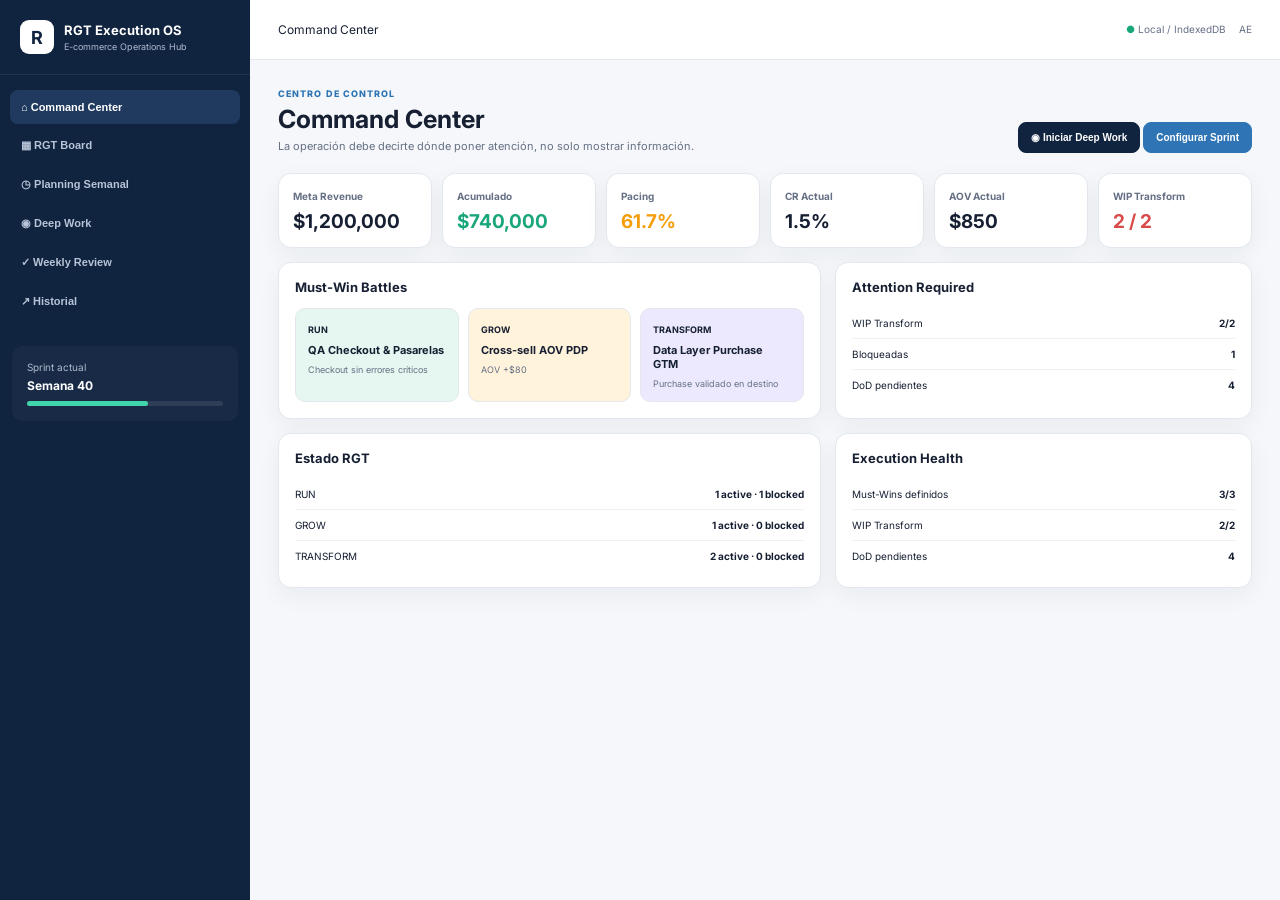
==== index.html @ c5ae26c5 "Add files via upload" ====
<!doctype html><html lang="es"><head><meta charset="utf-8"><meta name="viewport" content="width=device-width,initial-scale=1"><meta name="theme-color" content="#10233F"><title>RGT Execution OS</title><link rel="stylesheet" href="css/app.css"></head><body>
<div class="shell"><aside id="sidebar"><div class="brand"><b>R</b><div><strong>RGT Execution OS</strong><small>E-commerce Operations Hub</small></div></div>
<nav><button data-view="dashboard">⌂ Command Center</button><button data-view="board">▦ RGT Board</button><button data-view="planning">◷ Planning Semanal</button><button data-view="deep-work">◉ Deep Work</button><button data-view="review">✓ Weekly Review</button><button data-view="history">↗ Historial</button></nav>
<footer><small>Sprint actual</small><strong id="sprint">—</strong><div class="bar"><i id="progress"></i></div></footer></aside>
<main><header><button id="menu">☰</button><span id="crumb">Command Center</span><span class="connection">● Local / IndexedDB　 AE</span></header><section id="view"></section></main></div>
<script type="module" src="js/app.js"></script></body></html>
---- css/app.css ----
@import url('https://fonts.googleapis.com/css2?family=Inter:wght@400;500;600;700;800&family=JetBrains+Mono:wght@500;600&display=swap');
:root{--navy:#10233F;--ink:#172033;--muted:#667085;--line:#E3E8EF;--bg:#F5F7FA;--run:#18A67A;--grow:#F59E0B;--tr:#6757D9;--danger:#D94A4A;--shadow:0 8px 25px #10233f0d}*{box-sizing:border-box}body{margin:0;background:var(--bg);color:var(--ink);font:12px Inter,system-ui}.shell{min-height:100vh;display:flex}aside{width:250px;position:fixed;inset:0 auto 0 0;background:var(--navy);color:#fff;display:flex;flex-direction:column}.brand{padding:20px;display:flex;gap:10px;border-bottom:1px solid #ffffff12;align-items:center}.brand b{background:white;color:var(--navy);width:34px;height:34px;border-radius:9px;display:grid;place-items:center;font-size:18px}.brand strong,.brand small{display:block}.brand strong{font-size:13px}.brand small{font-size:9px;color:#aebbd0;margin-top:3px}nav{padding:15px 10px;display:grid;gap:4px}nav button{border:0;background:transparent;color:#b8c4d7;text-align:left;padding:11px;border-radius:8px;font-weight:600;font-size:11px}nav button:hover,nav button.active{background:#203a5f;color:#fff}footer{margin-top:auto;padding:15px;background:#ffffff08;margin:12px;border-radius:10px}footer small{color:#aebbd0;display:block}footer strong{display:block;margin:5px 0 8px}.bar{height:5px;background:#ffffff18;border-radius:10px}.bar i{display:block;height:100%;width:0;background:#42d4aa;border-radius:10px}main{margin-left:250px;flex:1;min-width:0}header{height:60px;background:#fff;border-bottom:1px solid var(--line);display:flex;align-items:center;justify-content:space-between;padding:0 28px;position:sticky;top:0;z-index:5}header button{display:none;border:0;background:none}.connection{color:var(--muted);font-size:10px}.connection:first-letter{color:var(--run)}#view{padding:28px;max-width:1500px;margin:auto}.head{display:flex;justify-content:space-between;gap:20px;align-items:end;margin-bottom:20px}.eyebrow{font-size:9px;color:#2f75b5;font-weight:800;text-transform:uppercase;letter-spacing:.12em}.head h1{font-size:25px;margin:5px 0}.sub{color:var(--muted);font-size:11px}.btn{border:1px solid var(--line);background:white;border-radius:8px;padding:9px 12px;font-size:10px;font-weight:700}.primary{background:#2f75b5;color:white;border-color:#2f75b5}.dark{background:var(--navy);color:white;border-color:var(--navy)}.kpis{display:grid;grid-template-columns:repeat(6,1fr);gap:10px;margin-bottom:14px}.kpi,.panel{background:#fff;border:1px solid var(--line);border-radius:13px;box-shadow:var(--shadow)}.kpi{padding:14px}.kpi small{color:var(--muted);font-weight:700}.kpi strong{display:block;font-size:19px;margin-top:7px}.good strong{color:var(--run)}.warn strong{color:var(--grow)}.alert strong{color:var(--danger)}.grid2{display:grid;grid-template-columns:1.3fr 1fr;gap:14px}.grid3{display:grid;grid-template-columns:repeat(3,1fr);gap:12px}.panel{padding:16px}.panel h2{font-size:13px;margin:0 0 13px}.battles{display:grid;grid-template-columns:repeat(3,1fr);gap:9px}.battle{padding:12px;border-radius:10px;border:1px solid var(--line)}.battle.run{background:#e5f7f0}.battle.grow{background:#fff3dc}.battle.transform{background:#ece9ff}.battle b{font-size:9px}.battle h3{font-size:11px;margin:7px 0}.battle p{font-size:9px;color:var(--muted);margin:0}.row{display:flex;justify-content:space-between;padding:9px 0;border-bottom:1px solid #eef1f5;font-size:10px}.row:last-child{border:0}.status{font-size:8px;font-weight:800;border-radius:99px;padding:4px 7px;background:#eef2f6}.active{background:#e5f7f0;color:#167c60}.blocked{background:#fceaea;color:#a73535}.ready{background:#edf4fc;color:#2a6294}.board{display:grid;grid-template-columns:repeat(3,1fr);gap:12px}.colhead{padding:11px;border-radius:11px 11px 0 0;font-weight:800}.run{background:#e5f7f0}.grow{background:#fff3dc}.transform{background:#ece9ff}.stack{background:#eef2f6;padding:8px;min-height:400px;border-radius:0 0 11px 11px}.card{background:white;border:1px solid var(--line);border-radius:9px;padding:10px;margin-bottom:7px}.card:last-child{margin:0}.card-id{font:8px "JetBrains Mono";color:#8993a2}.card h3{font-size:10px;margin:6px 0}.card p{font-size:9px;color:var(--muted);line-height:1.4;margin:0 0 8px}.cardfoot{display:flex;justify-content:space-between;font-size:8px;color:var(--muted)}table{width:100%;border-collapse:collapse}th,td{text-align:left;padding:10px;border-bottom:1px solid #eef1f5;font-size:10px}th{font-size:8px;color:var(--muted);text-transform:uppercase}.callout{margin-top:14px;padding:12px;border-radius:9px;background:#eef6fd;color:#3b5f7d;font-size:10px;line-height:1.5}.timer{text-align:center;padding:30px}.timer strong{display:block;font:700 48px "JetBrains Mono";margin:25px}.formgrid{display:grid;grid-template-columns:1fr 1fr;gap:10px}.field{display:grid;gap:5px}.field label{font-size:9px;font-weight:700}.field input,.field textarea{border:1px solid var(--line);border-radius:7px;padding:9px;background:#fff}.field.full{grid-column:1/-1}
@media(max-width:1100px){.kpis{grid-template-columns:repeat(3,1fr)}.grid2{grid-template-columns:1fr}}@media(max-width:800px){aside{transform:translateX(-100%);transition:.2s}aside.open{transform:none}main{margin:0}header button{display:block}.connection{display:none}#view{padding:18px 14px}.head{align-items:start;flex-direction:column}.kpis,.battles,.board,.grid3,.formgrid{grid-template-columns:1fr}}
.wip-chip{display:inline-block;padding:9px 11px;border:1px solid var(--line);background:#fff;border-radius:8px;color:var(--muted);font-size:9px}.wip-chip b{color:var(--tr);margin-left:4px}.wip-chip.wip-full{background:#fceaea;color:var(--danger);border-color:#f1c4c4}.wip-chip.wip-full b{color:var(--danger)}.board-help{padding:11px 13px;background:#fff;border:1px solid var(--line);border-radius:9px;margin-bottom:12px;color:var(--muted);font-size:9px}.stack.drag-over{outline:2px dashed #2f75b5;outline-offset:-3px;background:#eaf4fc}.empty-drop{min-height:80px;display:grid;place-items:center;color:#9aa5b5;font-size:9px;border:1px dashed #ccd4df;border-radius:8px}.card-top{display:flex;justify-content:space-between;align-items:center}.card-actions{margin-top:9px;padding-top:8px;border-top:1px solid #eef1f5}.card-actions label{display:flex;align-items:center;justify-content:space-between;color:var(--muted);font-size:8px;font-weight:700}.status-select{border:1px solid var(--line);border-radius:6px;padding:5px 7px;background:#fff;font-size:8px}.status.in-progress{background:#e5f7f0;color:#167c60}.status.backlog{background:#f0f2f5;color:#596273}.status.done{background:#e2f4e9;color:#26764d}.status.cancelled{background:#eceef2;color:#687386}.status.blocked{background:#fceaea;color:#a73535}.status.ready{background:#edf4fc;color:#2a6294}.status.dragging{opacity:.4}.toast{position:fixed;right:22px;bottom:22px;max-width:360px;padding:12px 15px;border-radius:9px;background:var(--navy);color:white;box-shadow:0 12px 30px #10233f33;font-size:10px;font-weight:600;z-index:99}.toast.error{background:#a73535}.toast.success{background:#167c60}.toast.info{background:#2f5f8c}
.card-open{border:0;background:none;color:#2f75b5;font-size:8px;font-weight:800;padding:0;cursor:pointer}.modal-backdrop{position:fixed;inset:0;background:#0c1b2bcc;z-index:100;display:grid;place-items:center;padding:20px}.modal{background:#fff;border-radius:15px;max-width:1100px;width:100%;max-height:92vh;overflow:auto;box-shadow:0 25px 80px #0005}.modal-head{padding:18px 20px;border-bottom:1px solid var(--line);display:flex;justify-content:space-between}.modal-head h2{margin:4px 0 8px;font-size:18px}.icon-btn{border:0;background:#f2f4f7;border-radius:8px;width:30px;height:30px;font-size:20px}.modal-grid{display:grid;grid-template-columns:1fr 290px;gap:0}.modal-grid>section{padding:18px 20px}.gate-panel{border-left:1px solid var(--line);background:#fafbfc;padding:18px}.tabs{display:flex;align-items:center;gap:12px;border-bottom:1px solid var(--line);margin-bottom:14px}.tab{border:0;background:none;padding:8px 0;border-bottom:2px solid #2f75b5;font-size:10px;font-weight:800}.tab-note{font-size:8px;color:var(--muted)}.gate{display:flex;justify-content:space-between;gap:10px;padding:10px;border-radius:8px;margin-top:12px;font-size:9px}.gate.pass{background:#e5f7f0;color:#167c60}.gate.fail{background:#fff3dc;color:#8a5b00}.gate-panel ul{margin:8px 0 14px;padding-left:18px;color:var(--muted);font-size:9px;line-height:1.6}.gate-meta{font-size:8px;color:var(--muted)}.subpanel{border-top:1px solid var(--line);margin-top:15px;padding-top:14px}.subpanel h3{font-size:10px;margin:0 0 8px}.check-row{display:flex;gap:8px;padding:7px 0;font-size:9px;border-bottom:1px solid #f0f2f5}.check-row input{accent-color:#2f75b5}.inline-add{display:flex;gap:7px;margin-top:8px}.inline-add input{flex:1;border:1px solid var(--line);border-radius:7px;padding:8px;font-size:9px}.evidence-row{display:flex;gap:10px;padding:7px 0;border-bottom:1px solid #f0f2f5;font-size:9px}.evidence-row a{color:#2f75b5;overflow:hidden;text-overflow:ellipsis}.modal-actions{display:flex;gap:7px;flex-wrap:wrap;margin-top:16px}.danger-btn{color:#a73535;border-color:#efcccc}@media(max-width:800px){.modal-grid{grid-template-columns:1fr}.gate-panel{border-left:0;border-top:1px solid var(--line)}.modal{max-height:96vh}.modal-grid>section{padding:14px}.modal-actions .btn{flex:1}}
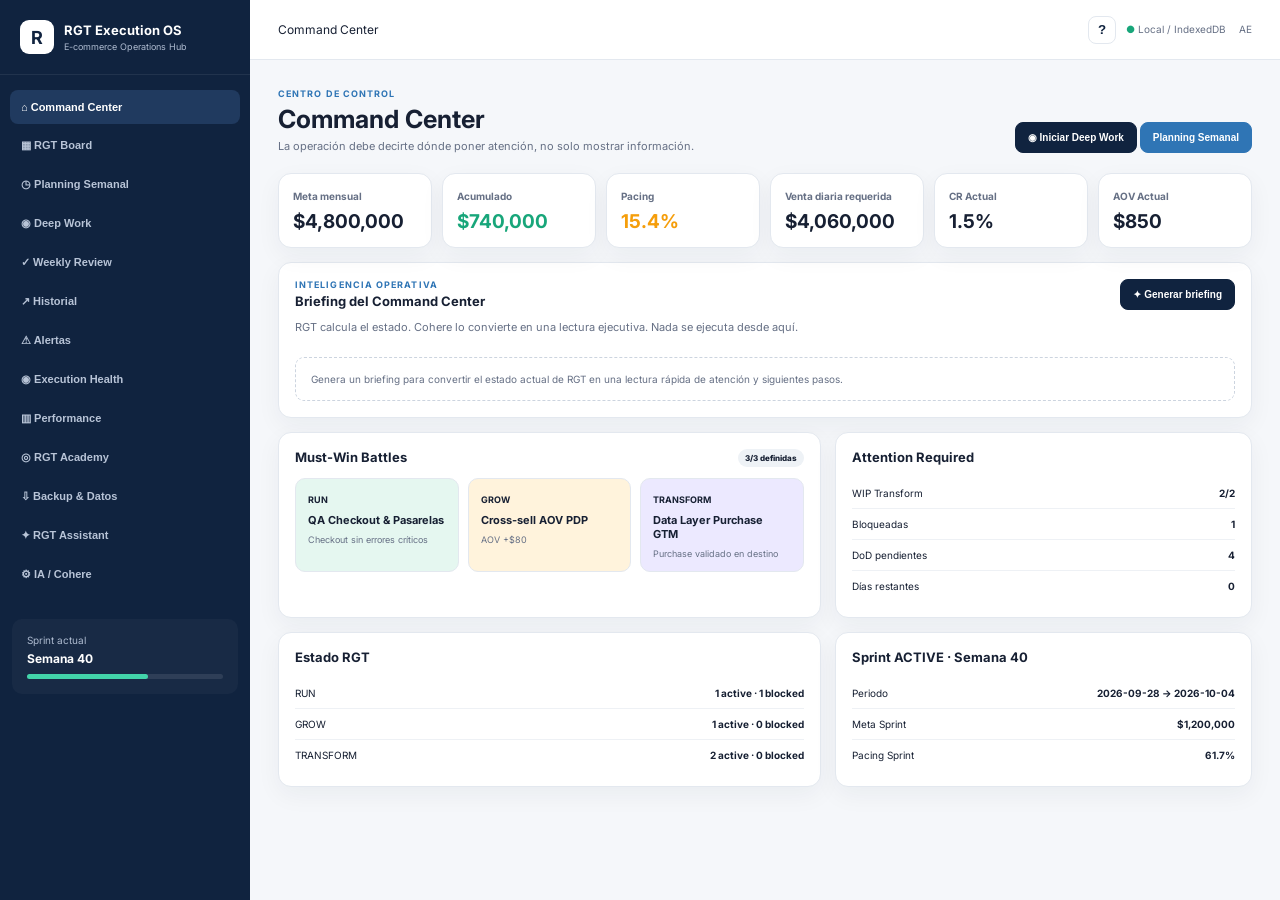
==== commit f09d9913: "Add files via upload" ====
--- a/index.html
+++ b/index.html
@@ -1,6 +1,6 @@
 <!doctype html><html lang="es"><head><meta charset="utf-8"><meta name="viewport" content="width=device-width,initial-scale=1"><meta name="theme-color" content="#10233F"><title>RGT Execution OS</title><link rel="stylesheet" href="css/app.css"></head><body>
 <div class="shell"><aside id="sidebar"><div class="brand"><b>R</b><div><strong>RGT Execution OS</strong><small>E-commerce Operations Hub</small></div></div>
-<nav><button data-view="dashboard">⌂ Command Center</button><button data-view="board">▦ RGT Board</button><button data-view="planning">◷ Planning Semanal</button><button data-view="deep-work">◉ Deep Work</button><button data-view="review">✓ Weekly Review</button><button data-view="history">↗ Historial</button></nav>
+<nav><button data-view="dashboard">⌂ Command Center</button><button data-view="board">▦ RGT Board</button><button data-view="planning">◷ Planning Semanal</button><button data-view="deep-work">◉ Deep Work</button><button data-view="review">✓ Weekly Review</button><button data-view="history">↗ Historial</button><button data-view="alerts">⚠ Alertas</button><button data-view="execution-health">◉ Execution Health</button><button data-view="performance">▥ Performance</button><button data-view="academy">◎ RGT Academy</button><button data-view="backup">⇩ Backup & Datos</button><button data-view="assistant">✦ RGT Assistant</button><button data-view="ai-settings">⚙ IA / Cohere</button></nav>
 <footer><small>Sprint actual</small><strong id="sprint">—</strong><div class="bar"><i id="progress"></i></div></footer></aside>
-<main><header><button id="menu">☰</button><span id="crumb">Command Center</span><span class="connection">● Local / IndexedDB　 AE</span></header><section id="view"></section></main></div>
+<main><header><button id="menu">☰</button><span id="crumb">Command Center</span><button id="guide" class="guide-header-btn" title="Guía de esta vista">?</button><span class="connection">● Local / IndexedDB　 AE</span></header><section id="view"></section></main></div>
 <script type="module" src="js/app.js"></script></body></html>
--- a/css/app.css
+++ b/css/app.css
@@ -3,3 +3,18 @@
 @media(max-width:1100px){.kpis{grid-template-columns:repeat(3,1fr)}.grid2{grid-template-columns:1fr}}@media(max-width:800px){aside{transform:translateX(-100%);transition:.2s}aside.open{transform:none}main{margin:0}header button{display:block}.connection{display:none}#view{padding:18px 14px}.head{align-items:start;flex-direction:column}.kpis,.battles,.board,.grid3,.formgrid{grid-template-columns:1fr}}
 .wip-chip{display:inline-block;padding:9px 11px;border:1px solid var(--line);background:#fff;border-radius:8px;color:var(--muted);font-size:9px}.wip-chip b{color:var(--tr);margin-left:4px}.wip-chip.wip-full{background:#fceaea;color:var(--danger);border-color:#f1c4c4}.wip-chip.wip-full b{color:var(--danger)}.board-help{padding:11px 13px;background:#fff;border:1px solid var(--line);border-radius:9px;margin-bottom:12px;color:var(--muted);font-size:9px}.stack.drag-over{outline:2px dashed #2f75b5;outline-offset:-3px;background:#eaf4fc}.empty-drop{min-height:80px;display:grid;place-items:center;color:#9aa5b5;font-size:9px;border:1px dashed #ccd4df;border-radius:8px}.card-top{display:flex;justify-content:space-between;align-items:center}.card-actions{margin-top:9px;padding-top:8px;border-top:1px solid #eef1f5}.card-actions label{display:flex;align-items:center;justify-content:space-between;color:var(--muted);font-size:8px;font-weight:700}.status-select{border:1px solid var(--line);border-radius:6px;padding:5px 7px;background:#fff;font-size:8px}.status.in-progress{background:#e5f7f0;color:#167c60}.status.backlog{background:#f0f2f5;color:#596273}.status.done{background:#e2f4e9;color:#26764d}.status.cancelled{background:#eceef2;color:#687386}.status.blocked{background:#fceaea;color:#a73535}.status.ready{background:#edf4fc;color:#2a6294}.status.dragging{opacity:.4}.toast{position:fixed;right:22px;bottom:22px;max-width:360px;padding:12px 15px;border-radius:9px;background:var(--navy);color:white;box-shadow:0 12px 30px #10233f33;font-size:10px;font-weight:600;z-index:99}.toast.error{background:#a73535}.toast.success{background:#167c60}.toast.info{background:#2f5f8c}
 .card-open{border:0;background:none;color:#2f75b5;font-size:8px;font-weight:800;padding:0;cursor:pointer}.modal-backdrop{position:fixed;inset:0;background:#0c1b2bcc;z-index:100;display:grid;place-items:center;padding:20px}.modal{background:#fff;border-radius:15px;max-width:1100px;width:100%;max-height:92vh;overflow:auto;box-shadow:0 25px 80px #0005}.modal-head{padding:18px 20px;border-bottom:1px solid var(--line);display:flex;justify-content:space-between}.modal-head h2{margin:4px 0 8px;font-size:18px}.icon-btn{border:0;background:#f2f4f7;border-radius:8px;width:30px;height:30px;font-size:20px}.modal-grid{display:grid;grid-template-columns:1fr 290px;gap:0}.modal-grid>section{padding:18px 20px}.gate-panel{border-left:1px solid var(--line);background:#fafbfc;padding:18px}.tabs{display:flex;align-items:center;gap:12px;border-bottom:1px solid var(--line);margin-bottom:14px}.tab{border:0;background:none;padding:8px 0;border-bottom:2px solid #2f75b5;font-size:10px;font-weight:800}.tab-note{font-size:8px;color:var(--muted)}.gate{display:flex;justify-content:space-between;gap:10px;padding:10px;border-radius:8px;margin-top:12px;font-size:9px}.gate.pass{background:#e5f7f0;color:#167c60}.gate.fail{background:#fff3dc;color:#8a5b00}.gate-panel ul{margin:8px 0 14px;padding-left:18px;color:var(--muted);font-size:9px;line-height:1.6}.gate-meta{font-size:8px;color:var(--muted)}.subpanel{border-top:1px solid var(--line);margin-top:15px;padding-top:14px}.subpanel h3{font-size:10px;margin:0 0 8px}.check-row{display:flex;gap:8px;padding:7px 0;font-size:9px;border-bottom:1px solid #f0f2f5}.check-row input{accent-color:#2f75b5}.inline-add{display:flex;gap:7px;margin-top:8px}.inline-add input{flex:1;border:1px solid var(--line);border-radius:7px;padding:8px;font-size:9px}.evidence-row{display:flex;gap:10px;padding:7px 0;border-bottom:1px solid #f0f2f5;font-size:9px}.evidence-row a{color:#2f75b5;overflow:hidden;text-overflow:ellipsis}.modal-actions{display:flex;gap:7px;flex-wrap:wrap;margin-top:16px}.danger-btn{color:#a73535;border-color:#efcccc}@media(max-width:800px){.modal-grid{grid-template-columns:1fr}.gate-panel{border-left:0;border-top:1px solid var(--line)}.modal{max-height:96vh}.modal-grid>section{padding:14px}.modal-actions .btn{flex:1}}
+
+.section-head{display:flex;justify-content:space-between;align-items:start;gap:12px}.mini{font-size:9px;color:var(--muted);margin-top:7px}.mw-card{padding:14px;border:1px solid var(--line);border-radius:10px}.mw-card>b{display:block;font-size:10px;margin-bottom:8px}.mw-card select{width:100%;border:1px solid var(--line);border-radius:7px;padding:8px;background:#fff;font-size:9px}.mw-card small{display:block;color:var(--muted);margin-top:7px;font-size:8px}.mw-card.run{background:#f5fcf9}.mw-card.grow{background:#fffaf0}.mw-card.transform{background:#f8f7ff}.danger-btn{background:#fff;color:#a73535}.panel>.modal-actions{justify-content:flex-end}
+.focus-mode aside{display:none}.focus-mode main{margin-left:0}.focus-mode header{display:none}.focus-mode #view{max-width:1100px;padding:50px 28px}.focus-mode .timer{min-height:70vh;display:flex;flex-direction:column;justify-content:center}.timer .modal-actions{justify-content:center}.timer strong{letter-spacing:.04em}.btn:disabled{opacity:.45;cursor:not-allowed}
+.alert-card{border:1px solid var(--line,#d9e0ea);border-left:4px solid;padding:14px;margin:10px 0;border-radius:10px;background:#fff}.alert-card.blocker{border-left-color:#9b1c1c}.alert-card.warning{border-left-color:#b7791f}.alert-card.info{border-left-color:#3568a8}.alert-card h3{margin:5px 0}.alert-card p{margin:4px 0;color:#596579}.empty{padding:24px;text-align:center;color:#687386}
+.health-hero{display:flex;justify-content:space-between;align-items:center;padding:20px;border:1px solid var(--line);border-radius:13px;background:#fff;margin-bottom:14px}.health-hero small{display:block;color:var(--muted);font-weight:700;text-transform:uppercase;letter-spacing:.08em}.health-hero strong{display:block;font-size:22px;margin-top:5px}.health-score{font:700 36px 'JetBrains Mono'}.health-score span{font-size:13px;color:var(--muted)}.health-hero.stable{border-left:5px solid var(--run)}.health-hero.attention{border-left:5px solid var(--grow)}.health-hero.at_risk{border-left:5px solid var(--danger)}.health-dimension .section-head b{font:700 12px 'JetBrains Mono'}.health-bar{height:8px;background:#edf0f4;border-radius:99px;overflow:hidden;margin:12px 0}.health-bar i{display:block;height:100%;background:var(--navy);border-radius:99px}.health-dimension p{font-size:9px;color:var(--muted);margin:0}.health-grid{grid-template-columns:repeat(2,1fr)}
+@media(max-width:800px){.health-grid{grid-template-columns:1fr}.health-hero{align-items:flex-start}}
+.backup-drop{display:flex;align-items:center;justify-content:center;min-height:110px;margin-top:14px;border:1px dashed #b8c4d7;border-radius:10px;background:#fafbfc;color:#2f75b5;font-size:10px;font-weight:800;cursor:pointer}.backup-drop input{display:none}.backup-valid{color:#167c60}.backup-invalid{color:#a73535}
+
+.ai-settings .section-head{display:flex;justify-content:space-between;gap:18px;align-items:flex-start;margin-bottom:18px}.eyebrow{letter-spacing:.12em;font-weight:700}.ai-grid{display:grid;grid-template-columns:1fr 1fr;gap:16px}.ai-settings .card{padding:20px}.ai-settings label{display:block;margin:16px 0 7px;font-weight:700}.input-row{display:flex;gap:8px}.input-row input{flex:1}.ai-settings input,.ai-settings select{width:100%;box-sizing:border-box}.input-row input{width:auto}.actions{display:flex;flex-wrap:wrap;gap:8px;margin-top:18px}.ai-settings .primary,.ai-settings .secondary,.ai-settings .danger-btn{border:0;border-radius:8px;padding:10px 14px;cursor:pointer}.ai-settings .primary{background:#10233F;color:#fff}.ai-settings .secondary{background:#edf1f5}.ai-settings .danger-btn{background:#fff0f0;color:#a21c1c}.badge.ok{color:#176b3a;background:#eaf8ef}.badge.danger{color:#a21c1c;background:#fff0f0}.badge.muted{color:#687385;background:#eef1f5}.feedback{margin-top:12px;min-height:20px;font-size:13px}.feedback.success{color:#176b3a}.feedback.error{color:#a21c1c}.guard-list{padding-left:20px;line-height:1.8}.notice{margin-top:16px;padding:12px;border-radius:8px;background:#f5f7fa;font-size:13px;line-height:1.5}.tech-row{display:flex;justify-content:space-between;padding:9px 0;border-bottom:1px solid #edf0f3}.tech-row:last-child{border-bottom:0}.tech-row code{word-break:break-all}.ai-technical{margin-top:16px}@media(max-width:900px){.ai-grid{grid-template-columns:1fr}.ai-settings .section-head{flex-direction:column}}
+.ai-copilot-modal{max-width:900px}.copilot-body{padding:20px}.copilot-label{display:block;font-weight:800;margin-bottom:7px}.copilot-body textarea{width:100%;box-sizing:border-box;border:1px solid var(--line);border-radius:9px;padding:12px;resize:vertical;font:inherit}.copilot-note,.copilot-warning{margin-top:10px;padding:10px 12px;border-radius:8px;background:#f5f7fa;color:var(--muted);font-size:10px;line-height:1.5}.copilot-loading,.copilot-error{margin-top:14px;padding:13px;border-radius:8px}.copilot-loading{background:#f5f7fa;color:var(--muted)}.copilot-error{background:#fff0f0;color:#a21c1c}.copilot-result{margin-top:18px;border:1px solid var(--line);border-radius:11px;padding:16px}.copilot-result-head{display:flex;justify-content:space-between;gap:12px;align-items:start;border-bottom:1px solid var(--line);padding-bottom:12px}.copilot-result-head h3{margin:4px 0 0;font-size:16px}.copilot-grid{display:grid;grid-template-columns:1fr 1fr;gap:12px;margin-top:14px}.copilot-grid>div{padding:10px;border:1px solid #edf0f4;border-radius:8px}.copilot-grid b{font-size:9px}.copilot-grid p{font-size:10px;line-height:1.45;margin:6px 0 0;color:var(--muted)}.copilot-questions{margin-top:14px;padding:11px;background:#fff8e8;border-radius:8px;color:#775b16;font-size:10px}.copilot-questions ul{margin:7px 0 0;padding-left:18px;line-height:1.5}.copilot-warning{background:#eef6fd;color:#3b5f7d}@media(max-width:800px){.copilot-grid{grid-template-columns:1fr}}
+
+.assistant-panel{max-width:1100px}.assistant-prompts{display:flex;gap:8px;flex-wrap:wrap;margin-bottom:14px}.assistant-input{display:grid;grid-template-columns:1fr auto;gap:10px;align-items:end}.assistant-input textarea{width:100%;box-sizing:border-box;border:1px solid var(--line);border-radius:9px;padding:12px;resize:vertical;font:inherit}.assistant-loading,.assistant-error,.assistant-answer{margin-top:16px;padding:15px;border-radius:10px;border:1px solid var(--line)}.assistant-loading{background:#f5f7fa;color:var(--muted)}.assistant-error{background:#fff0f0;color:#a21c1c}.assistant-answer{background:#fbfcfe}.assistant-answer p{font-size:12px;line-height:1.6}.assistant-answer h3{font-size:10px;margin:16px 0 7px}.assistant-answer ul{padding-left:18px;font-size:10px;line-height:1.6}.assistant-answer small{display:block;margin-top:15px;color:var(--muted)}.assistant-answer-head{display:flex;justify-content:flex-end}.assistant-panel+.panel .grid3>div{padding:12px;border:1px solid var(--line);border-radius:9px}@media(max-width:700px){.assistant-input{grid-template-columns:1fr}.assistant-input .btn{width:100%}}
+.assistant-proposal{margin-top:14px;padding:13px;border:1px solid #ead9a8;border-radius:9px;background:#fffaf0}.assistant-proposal p{font-size:10px;color:var(--muted);margin:7px 0}.badge.warn{color:#8a5b00;background:#fff3dc}
+.home-brief{margin-bottom:14px}.home-brief .section-head{display:flex;justify-content:space-between;gap:15px;align-items:start}.home-brief h2{margin:3px 0 4px}.home-brief h3{font-size:10px;margin:14px 0 8px}.home-brief-empty,.home-brief-loading{padding:15px;margin-top:12px;border:1px dashed #ccd4df;border-radius:9px;color:var(--muted);font-size:10px}.brief-headline{margin-top:13px;padding:12px;border-radius:9px;background:#eef6fd;color:#294f70;font-size:11px}.brief-list{margin:0;padding-left:18px;color:var(--muted);font-size:9px;line-height:1.6}.home-brief button:disabled{opacity:.55;cursor:wait}
+.guide-header-btn{display:grid!important;place-items:center;width:28px;height:28px;border:1px solid var(--line);border-radius:8px;background:#fff;color:var(--navy);font-weight:800;margin-left:auto;margin-right:10px}.academy-progress{display:flex;align-items:baseline;gap:6px;padding:10px 13px;border:1px solid var(--line);background:#fff;border-radius:10px}.academy-progress strong{font:700 18px 'JetBrains Mono'}.academy-progress span{font-size:9px;color:var(--muted)}.academy-intro{display:grid;grid-template-columns:1.3fr 1fr;gap:14px;margin-bottom:20px}.academy-intro p{color:var(--muted);line-height:1.6;margin:7px 0 0}.academy-rule{padding:14px;border-radius:10px;background:#eef6fd;color:#294f70}.academy-rule b,.academy-rule span{display:block}.academy-rule span{margin-top:6px;font-size:10px;line-height:1.5}.academy-module{margin:22px 0}.academy-module h2{margin:4px 0 12px}.academy-grid{display:grid;grid-template-columns:repeat(3,1fr);gap:12px}.academy-card{background:#fff;border:1px solid var(--line);border-radius:12px;padding:15px;box-shadow:var(--shadow)}.academy-card.done{border-left:4px solid var(--run)}.academy-card-top{display:flex;justify-content:space-between;font-size:8px;color:var(--muted)}.academy-card-top b{color:var(--run)}.academy-card h3{font-size:12px;margin:12px 0 7px}.academy-card p{font-size:9px;line-height:1.5;color:var(--muted);min-height:40px}.academy-card .btn{margin-top:7px}.academy-objective{padding:12px;border-radius:9px;background:#eef6fd;color:#294f70;font-size:10px}.academy-objective p{margin:6px 0 0;line-height:1.5}.academy-lesson{font-size:11px;line-height:1.7;color:#475467;margin:16px 0}.guide-grid{display:grid;grid-template-columns:repeat(3,1fr);gap:12px}.guide-grid>div{padding:13px;border:1px solid var(--line);border-radius:9px}.guide-grid b{font-size:9px}.guide-grid p{font-size:10px;line-height:1.6;color:var(--muted)}.link-btn{border:0;background:none;color:#2f75b5;font-weight:800;cursor:pointer;padding:0}@media(max-width:900px){.academy-intro,.academy-grid,.guide-grid{grid-template-columns:1fr}}
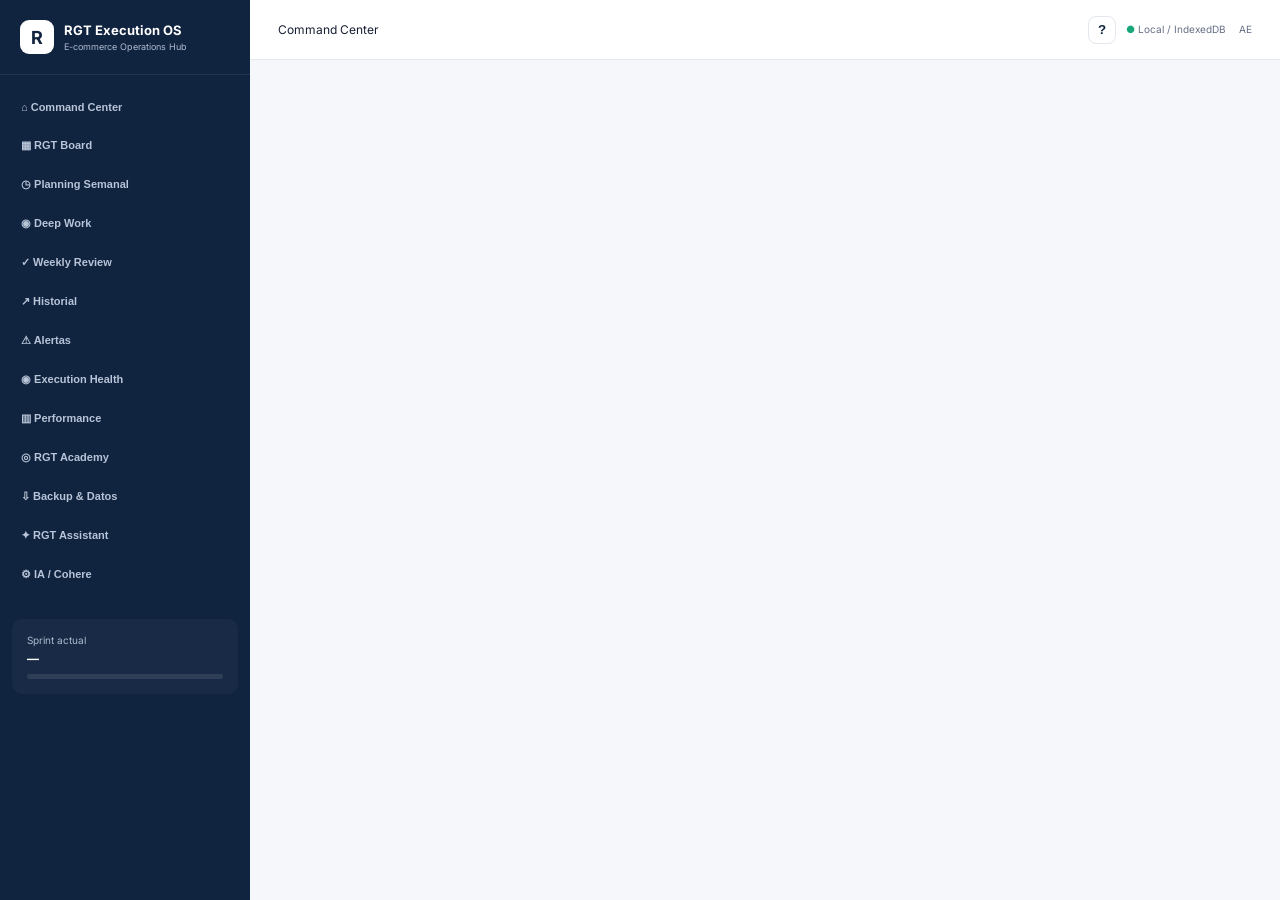
==== commit 82f41813: "Add files via upload" ====
--- a/index.html
+++ b/index.html
@@ -3,4 +3,4 @@
 <nav><button data-view="dashboard">⌂ Command Center</button><button data-view="board">▦ RGT Board</button><button data-view="planning">◷ Planning Semanal</button><button data-view="deep-work">◉ Deep Work</button><button data-view="review">✓ Weekly Review</button><button data-view="history">↗ Historial</button><button data-view="alerts">⚠ Alertas</button><button data-view="execution-health">◉ Execution Health</button><button data-view="performance">▥ Performance</button><button data-view="academy">◎ RGT Academy</button><button data-view="backup">⇩ Backup & Datos</button><button data-view="assistant">✦ RGT Assistant</button><button data-view="ai-settings">⚙ IA / Cohere</button></nav>
 <footer><small>Sprint actual</small><strong id="sprint">—</strong><div class="bar"><i id="progress"></i></div></footer></aside>
 <main><header><button id="menu">☰</button><span id="crumb">Command Center</span><button id="guide" class="guide-header-btn" title="Guía de esta vista">?</button><span class="connection">● Local / IndexedDB　 AE</span></header><section id="view"></section></main></div>
-<script type="module" src="js/app.js"></script></body></html>+<script src="config.js"></script><script type="module" src="js/app.js"></script></body></html>
--- a/css/app.css
+++ b/css/app.css
@@ -1,11 +1,11 @@
 @import url('https://fonts.googleapis.com/css2?family=Inter:wght@400;500;600;700;800&family=JetBrains+Mono:wght@500;600&display=swap');
-:root{--navy:#10233F;--ink:#172033;--muted:#667085;--line:#E3E8EF;--bg:#F5F7FA;--run:#18A67A;--grow:#F59E0B;--tr:#6757D9;--danger:#D94A4A;--shadow:0 8px 25px #10233f0d}*{box-sizing:border-box}body{margin:0;background:var(--bg);color:var(--ink);font:12px Inter,system-ui}.shell{min-height:100vh;display:flex}aside{width:250px;position:fixed;inset:0 auto 0 0;background:var(--navy);color:#fff;display:flex;flex-direction:column}.brand{padding:20px;display:flex;gap:10px;border-bottom:1px solid #ffffff12;align-items:center}.brand b{background:white;color:var(--navy);width:34px;height:34px;border-radius:9px;display:grid;place-items:center;font-size:18px}.brand strong,.brand small{display:block}.brand strong{font-size:13px}.brand small{font-size:9px;color:#aebbd0;margin-top:3px}nav{padding:15px 10px;display:grid;gap:4px}nav button{border:0;background:transparent;color:#b8c4d7;text-align:left;padding:11px;border-radius:8px;font-weight:600;font-size:11px}nav button:hover,nav button.active{background:#203a5f;color:#fff}footer{margin-top:auto;padding:15px;background:#ffffff08;margin:12px;border-radius:10px}footer small{color:#aebbd0;display:block}footer strong{display:block;margin:5px 0 8px}.bar{height:5px;background:#ffffff18;border-radius:10px}.bar i{display:block;height:100%;width:0;background:#42d4aa;border-radius:10px}main{margin-left:250px;flex:1;min-width:0}header{height:60px;background:#fff;border-bottom:1px solid var(--line);display:flex;align-items:center;justify-content:space-between;padding:0 28px;position:sticky;top:0;z-index:5}header button{display:none;border:0;background:none}.connection{color:var(--muted);font-size:10px}.connection:first-letter{color:var(--run)}#view{padding:28px;max-width:1500px;margin:auto}.head{display:flex;justify-content:space-between;gap:20px;align-items:end;margin-bottom:20px}.eyebrow{font-size:9px;color:#2f75b5;font-weight:800;text-transform:uppercase;letter-spacing:.12em}.head h1{font-size:25px;margin:5px 0}.sub{color:var(--muted);font-size:11px}.btn{border:1px solid var(--line);background:white;border-radius:8px;padding:9px 12px;font-size:10px;font-weight:700}.primary{background:#2f75b5;color:white;border-color:#2f75b5}.dark{background:var(--navy);color:white;border-color:var(--navy)}.kpis{display:grid;grid-template-columns:repeat(6,1fr);gap:10px;margin-bottom:14px}.kpi,.panel{background:#fff;border:1px solid var(--line);border-radius:13px;box-shadow:var(--shadow)}.kpi{padding:14px}.kpi small{color:var(--muted);font-weight:700}.kpi strong{display:block;font-size:19px;margin-top:7px}.good strong{color:var(--run)}.warn strong{color:var(--grow)}.alert strong{color:var(--danger)}.grid2{display:grid;grid-template-columns:1.3fr 1fr;gap:14px}.grid3{display:grid;grid-template-columns:repeat(3,1fr);gap:12px}.panel{padding:16px}.panel h2{font-size:13px;margin:0 0 13px}.battles{display:grid;grid-template-columns:repeat(3,1fr);gap:9px}.battle{padding:12px;border-radius:10px;border:1px solid var(--line)}.battle.run{background:#e5f7f0}.battle.grow{background:#fff3dc}.battle.transform{background:#ece9ff}.battle b{font-size:9px}.battle h3{font-size:11px;margin:7px 0}.battle p{font-size:9px;color:var(--muted);margin:0}.row{display:flex;justify-content:space-between;padding:9px 0;border-bottom:1px solid #eef1f5;font-size:10px}.row:last-child{border:0}.status{font-size:8px;font-weight:800;border-radius:99px;padding:4px 7px;background:#eef2f6}.active{background:#e5f7f0;color:#167c60}.blocked{background:#fceaea;color:#a73535}.ready{background:#edf4fc;color:#2a6294}.board{display:grid;grid-template-columns:repeat(3,1fr);gap:12px}.colhead{padding:11px;border-radius:11px 11px 0 0;font-weight:800}.run{background:#e5f7f0}.grow{background:#fff3dc}.transform{background:#ece9ff}.stack{background:#eef2f6;padding:8px;min-height:400px;border-radius:0 0 11px 11px}.card{background:white;border:1px solid var(--line);border-radius:9px;padding:10px;margin-bottom:7px}.card:last-child{margin:0}.card-id{font:8px "JetBrains Mono";color:#8993a2}.card h3{font-size:10px;margin:6px 0}.card p{font-size:9px;color:var(--muted);line-height:1.4;margin:0 0 8px}.cardfoot{display:flex;justify-content:space-between;font-size:8px;color:var(--muted)}table{width:100%;border-collapse:collapse}th,td{text-align:left;padding:10px;border-bottom:1px solid #eef1f5;font-size:10px}th{font-size:8px;color:var(--muted);text-transform:uppercase}.callout{margin-top:14px;padding:12px;border-radius:9px;background:#eef6fd;color:#3b5f7d;font-size:10px;line-height:1.5}.timer{text-align:center;padding:30px}.timer strong{display:block;font:700 48px "JetBrains Mono";margin:25px}.formgrid{display:grid;grid-template-columns:1fr 1fr;gap:10px}.field{display:grid;gap:5px}.field label{font-size:9px;font-weight:700}.field input,.field textarea{border:1px solid var(--line);border-radius:7px;padding:9px;background:#fff}.field.full{grid-column:1/-1}
-@media(max-width:1100px){.kpis{grid-template-columns:repeat(3,1fr)}.grid2{grid-template-columns:1fr}}@media(max-width:800px){aside{transform:translateX(-100%);transition:.2s}aside.open{transform:none}main{margin:0}header button{display:block}.connection{display:none}#view{padding:18px 14px}.head{align-items:start;flex-direction:column}.kpis,.battles,.board,.grid3,.formgrid{grid-template-columns:1fr}}
+:root{--navy:#10233F;--ink:#172033;--muted:#667085;--line:#E3E8EF;--bg:#F5F7FA;--run:#18A67A;--grow:#F59E0B;--tr:#6757D9;--danger:#D94A4A;--shadow:0 8px 25px #10233f0d}*{box-sizing:border-box}body{margin:0;background:var(--bg);color:var(--ink);font:12px Inter,system-ui}.shell{min-height:100vh;display:flex}#sidebar{width:250px;position:fixed;inset:0 auto 0 0;background:var(--navy);color:#fff;display:flex;flex-direction:column}.brand{padding:20px;display:flex;gap:10px;border-bottom:1px solid #ffffff12;align-items:center}.brand b{background:white;color:var(--navy);width:34px;height:34px;border-radius:9px;display:grid;place-items:center;font-size:18px}.brand strong,.brand small{display:block}.brand strong{font-size:13px}.brand small{font-size:9px;color:#aebbd0;margin-top:3px}nav{padding:15px 10px;display:grid;gap:4px}nav button{border:0;background:transparent;color:#b8c4d7;text-align:left;padding:11px;border-radius:8px;font-weight:600;font-size:11px}nav button:hover,nav button.active{background:#203a5f;color:#fff}footer{margin-top:auto;padding:15px;background:#ffffff08;margin:12px;border-radius:10px}footer small{color:#aebbd0;display:block}footer strong{display:block;margin:5px 0 8px}.bar{height:5px;background:#ffffff18;border-radius:10px}.bar i{display:block;height:100%;width:0;background:#42d4aa;border-radius:10px}main{margin-left:250px;flex:1;min-width:0}header{height:60px;background:#fff;border-bottom:1px solid var(--line);display:flex;align-items:center;justify-content:space-between;padding:0 28px;position:sticky;top:0;z-index:5}header button{display:none;border:0;background:none}.connection{color:var(--muted);font-size:10px}.connection:first-letter{color:var(--run)}#view{padding:28px;max-width:1500px;margin:auto}.head{display:flex;justify-content:space-between;gap:20px;align-items:end;margin-bottom:20px}.eyebrow{font-size:9px;color:#2f75b5;font-weight:800;text-transform:uppercase;letter-spacing:.12em}.head h1{font-size:25px;margin:5px 0}.sub{color:var(--muted);font-size:11px}.btn{border:1px solid var(--line);background:white;border-radius:8px;padding:9px 12px;font-size:10px;font-weight:700}.primary{background:#2f75b5;color:white;border-color:#2f75b5}.dark{background:var(--navy);color:white;border-color:var(--navy)}.kpis{display:grid;grid-template-columns:repeat(6,1fr);gap:10px;margin-bottom:14px}.kpi,.panel{background:#fff;border:1px solid var(--line);border-radius:13px;box-shadow:var(--shadow)}.kpi{padding:14px}.kpi small{color:var(--muted);font-weight:700}.kpi strong{display:block;font-size:19px;margin-top:7px}.good strong{color:var(--run)}.warn strong{color:var(--grow)}.alert strong{color:var(--danger)}.grid2{display:grid;grid-template-columns:1.3fr 1fr;gap:14px}.grid3{display:grid;grid-template-columns:repeat(3,1fr);gap:12px}.panel{padding:16px}.panel h2{font-size:13px;margin:0 0 13px}.battles{display:grid;grid-template-columns:repeat(3,1fr);gap:9px}.battle{padding:12px;border-radius:10px;border:1px solid var(--line)}.battle.run{background:#e5f7f0}.battle.grow{background:#fff3dc}.battle.transform{background:#ece9ff}.battle b{font-size:9px}.battle h3{font-size:11px;margin:7px 0}.battle p{font-size:9px;color:var(--muted);margin:0}.row{display:flex;justify-content:space-between;padding:9px 0;border-bottom:1px solid #eef1f5;font-size:10px}.row:last-child{border:0}.status{font-size:8px;font-weight:800;border-radius:99px;padding:4px 7px;background:#eef2f6}.active{background:#e5f7f0;color:#167c60}.blocked{background:#fceaea;color:#a73535}.ready{background:#edf4fc;color:#2a6294}.board{display:grid;grid-template-columns:repeat(3,1fr);gap:12px}.colhead{padding:11px;border-radius:11px 11px 0 0;font-weight:800}.run{background:#e5f7f0}.grow{background:#fff3dc}.transform{background:#ece9ff}.stack{background:#eef2f6;padding:8px;min-height:400px;border-radius:0 0 11px 11px}.card{background:white;border:1px solid var(--line);border-radius:9px;padding:10px;margin-bottom:7px}.card:last-child{margin:0}.card-id{font:8px "JetBrains Mono";color:#8993a2}.card h3{font-size:10px;margin:6px 0}.card p{font-size:9px;color:var(--muted);line-height:1.4;margin:0 0 8px}.cardfoot{display:flex;justify-content:space-between;font-size:8px;color:var(--muted)}table{width:100%;border-collapse:collapse}th,td{text-align:left;padding:10px;border-bottom:1px solid #eef1f5;font-size:10px}th{font-size:8px;color:var(--muted);text-transform:uppercase}.callout{margin-top:14px;padding:12px;border-radius:9px;background:#eef6fd;color:#3b5f7d;font-size:10px;line-height:1.5}.timer{text-align:center;padding:30px}.timer strong{display:block;font:700 48px "JetBrains Mono";margin:25px}.formgrid{display:grid;grid-template-columns:1fr 1fr;gap:10px}.field{display:grid;gap:5px}.field label{font-size:9px;font-weight:700}.field input,.field textarea{border:1px solid var(--line);border-radius:7px;padding:9px;background:#fff}.field.full{grid-column:1/-1}
+@media(max-width:1100px){.kpis{grid-template-columns:repeat(3,1fr)}.grid2{grid-template-columns:1fr}}@media(max-width:800px){#sidebar{transform:translateX(-100%);transition:.2s}#sidebar.open{transform:none}main{margin:0}header button{display:block}.connection{display:none}#view{padding:18px 14px}.head{align-items:start;flex-direction:column}.kpis,.battles,.board,.grid3,.formgrid{grid-template-columns:1fr}}
 .wip-chip{display:inline-block;padding:9px 11px;border:1px solid var(--line);background:#fff;border-radius:8px;color:var(--muted);font-size:9px}.wip-chip b{color:var(--tr);margin-left:4px}.wip-chip.wip-full{background:#fceaea;color:var(--danger);border-color:#f1c4c4}.wip-chip.wip-full b{color:var(--danger)}.board-help{padding:11px 13px;background:#fff;border:1px solid var(--line);border-radius:9px;margin-bottom:12px;color:var(--muted);font-size:9px}.stack.drag-over{outline:2px dashed #2f75b5;outline-offset:-3px;background:#eaf4fc}.empty-drop{min-height:80px;display:grid;place-items:center;color:#9aa5b5;font-size:9px;border:1px dashed #ccd4df;border-radius:8px}.card-top{display:flex;justify-content:space-between;align-items:center}.card-actions{margin-top:9px;padding-top:8px;border-top:1px solid #eef1f5}.card-actions label{display:flex;align-items:center;justify-content:space-between;color:var(--muted);font-size:8px;font-weight:700}.status-select{border:1px solid var(--line);border-radius:6px;padding:5px 7px;background:#fff;font-size:8px}.status.in-progress{background:#e5f7f0;color:#167c60}.status.backlog{background:#f0f2f5;color:#596273}.status.done{background:#e2f4e9;color:#26764d}.status.cancelled{background:#eceef2;color:#687386}.status.blocked{background:#fceaea;color:#a73535}.status.ready{background:#edf4fc;color:#2a6294}.status.dragging{opacity:.4}.toast{position:fixed;right:22px;bottom:22px;max-width:360px;padding:12px 15px;border-radius:9px;background:var(--navy);color:white;box-shadow:0 12px 30px #10233f33;font-size:10px;font-weight:600;z-index:99}.toast.error{background:#a73535}.toast.success{background:#167c60}.toast.info{background:#2f5f8c}
 .card-open{border:0;background:none;color:#2f75b5;font-size:8px;font-weight:800;padding:0;cursor:pointer}.modal-backdrop{position:fixed;inset:0;background:#0c1b2bcc;z-index:100;display:grid;place-items:center;padding:20px}.modal{background:#fff;border-radius:15px;max-width:1100px;width:100%;max-height:92vh;overflow:auto;box-shadow:0 25px 80px #0005}.modal-head{padding:18px 20px;border-bottom:1px solid var(--line);display:flex;justify-content:space-between}.modal-head h2{margin:4px 0 8px;font-size:18px}.icon-btn{border:0;background:#f2f4f7;border-radius:8px;width:30px;height:30px;font-size:20px}.modal-grid{display:grid;grid-template-columns:1fr 290px;gap:0}.modal-grid>section{padding:18px 20px}.gate-panel{border-left:1px solid var(--line);background:#fafbfc;padding:18px}.tabs{display:flex;align-items:center;gap:12px;border-bottom:1px solid var(--line);margin-bottom:14px}.tab{border:0;background:none;padding:8px 0;border-bottom:2px solid #2f75b5;font-size:10px;font-weight:800}.tab-note{font-size:8px;color:var(--muted)}.gate{display:flex;justify-content:space-between;gap:10px;padding:10px;border-radius:8px;margin-top:12px;font-size:9px}.gate.pass{background:#e5f7f0;color:#167c60}.gate.fail{background:#fff3dc;color:#8a5b00}.gate-panel ul{margin:8px 0 14px;padding-left:18px;color:var(--muted);font-size:9px;line-height:1.6}.gate-meta{font-size:8px;color:var(--muted)}.subpanel{border-top:1px solid var(--line);margin-top:15px;padding-top:14px}.subpanel h3{font-size:10px;margin:0 0 8px}.check-row{display:flex;gap:8px;padding:7px 0;font-size:9px;border-bottom:1px solid #f0f2f5}.check-row input{accent-color:#2f75b5}.inline-add{display:flex;gap:7px;margin-top:8px}.inline-add input{flex:1;border:1px solid var(--line);border-radius:7px;padding:8px;font-size:9px}.evidence-row{display:flex;gap:10px;padding:7px 0;border-bottom:1px solid #f0f2f5;font-size:9px}.evidence-row a{color:#2f75b5;overflow:hidden;text-overflow:ellipsis}.modal-actions{display:flex;gap:7px;flex-wrap:wrap;margin-top:16px}.danger-btn{color:#a73535;border-color:#efcccc}@media(max-width:800px){.modal-grid{grid-template-columns:1fr}.gate-panel{border-left:0;border-top:1px solid var(--line)}.modal{max-height:96vh}.modal-grid>section{padding:14px}.modal-actions .btn{flex:1}}
 
 .section-head{display:flex;justify-content:space-between;align-items:start;gap:12px}.mini{font-size:9px;color:var(--muted);margin-top:7px}.mw-card{padding:14px;border:1px solid var(--line);border-radius:10px}.mw-card>b{display:block;font-size:10px;margin-bottom:8px}.mw-card select{width:100%;border:1px solid var(--line);border-radius:7px;padding:8px;background:#fff;font-size:9px}.mw-card small{display:block;color:var(--muted);margin-top:7px;font-size:8px}.mw-card.run{background:#f5fcf9}.mw-card.grow{background:#fffaf0}.mw-card.transform{background:#f8f7ff}.danger-btn{background:#fff;color:#a73535}.panel>.modal-actions{justify-content:flex-end}
-.focus-mode aside{display:none}.focus-mode main{margin-left:0}.focus-mode header{display:none}.focus-mode #view{max-width:1100px;padding:50px 28px}.focus-mode .timer{min-height:70vh;display:flex;flex-direction:column;justify-content:center}.timer .modal-actions{justify-content:center}.timer strong{letter-spacing:.04em}.btn:disabled{opacity:.45;cursor:not-allowed}
+.focus-mode #sidebar{display:none}.focus-mode main{margin-left:0}.focus-mode header{display:none}.focus-mode #view{max-width:1100px;padding:50px 28px}.focus-mode .timer{min-height:70vh;display:flex;flex-direction:column;justify-content:center}.timer .modal-actions{justify-content:center}.timer strong{letter-spacing:.04em}.btn:disabled{opacity:.45;cursor:not-allowed}
 .alert-card{border:1px solid var(--line,#d9e0ea);border-left:4px solid;padding:14px;margin:10px 0;border-radius:10px;background:#fff}.alert-card.blocker{border-left-color:#9b1c1c}.alert-card.warning{border-left-color:#b7791f}.alert-card.info{border-left-color:#3568a8}.alert-card h3{margin:5px 0}.alert-card p{margin:4px 0;color:#596579}.empty{padding:24px;text-align:center;color:#687386}
 .health-hero{display:flex;justify-content:space-between;align-items:center;padding:20px;border:1px solid var(--line);border-radius:13px;background:#fff;margin-bottom:14px}.health-hero small{display:block;color:var(--muted);font-weight:700;text-transform:uppercase;letter-spacing:.08em}.health-hero strong{display:block;font-size:22px;margin-top:5px}.health-score{font:700 36px 'JetBrains Mono'}.health-score span{font-size:13px;color:var(--muted)}.health-hero.stable{border-left:5px solid var(--run)}.health-hero.attention{border-left:5px solid var(--grow)}.health-hero.at_risk{border-left:5px solid var(--danger)}.health-dimension .section-head b{font:700 12px 'JetBrains Mono'}.health-bar{height:8px;background:#edf0f4;border-radius:99px;overflow:hidden;margin:12px 0}.health-bar i{display:block;height:100%;background:var(--navy);border-radius:99px}.health-dimension p{font-size:9px;color:var(--muted);margin:0}.health-grid{grid-template-columns:repeat(2,1fr)}
 @media(max-width:800px){.health-grid{grid-template-columns:1fr}.health-hero{align-items:flex-start}}
@@ -18,3 +18,29 @@
 .assistant-proposal{margin-top:14px;padding:13px;border:1px solid #ead9a8;border-radius:9px;background:#fffaf0}.assistant-proposal p{font-size:10px;color:var(--muted);margin:7px 0}.badge.warn{color:#8a5b00;background:#fff3dc}
 .home-brief{margin-bottom:14px}.home-brief .section-head{display:flex;justify-content:space-between;gap:15px;align-items:start}.home-brief h2{margin:3px 0 4px}.home-brief h3{font-size:10px;margin:14px 0 8px}.home-brief-empty,.home-brief-loading{padding:15px;margin-top:12px;border:1px dashed #ccd4df;border-radius:9px;color:var(--muted);font-size:10px}.brief-headline{margin-top:13px;padding:12px;border-radius:9px;background:#eef6fd;color:#294f70;font-size:11px}.brief-list{margin:0;padding-left:18px;color:var(--muted);font-size:9px;line-height:1.6}.home-brief button:disabled{opacity:.55;cursor:wait}
 .guide-header-btn{display:grid!important;place-items:center;width:28px;height:28px;border:1px solid var(--line);border-radius:8px;background:#fff;color:var(--navy);font-weight:800;margin-left:auto;margin-right:10px}.academy-progress{display:flex;align-items:baseline;gap:6px;padding:10px 13px;border:1px solid var(--line);background:#fff;border-radius:10px}.academy-progress strong{font:700 18px 'JetBrains Mono'}.academy-progress span{font-size:9px;color:var(--muted)}.academy-intro{display:grid;grid-template-columns:1.3fr 1fr;gap:14px;margin-bottom:20px}.academy-intro p{color:var(--muted);line-height:1.6;margin:7px 0 0}.academy-rule{padding:14px;border-radius:10px;background:#eef6fd;color:#294f70}.academy-rule b,.academy-rule span{display:block}.academy-rule span{margin-top:6px;font-size:10px;line-height:1.5}.academy-module{margin:22px 0}.academy-module h2{margin:4px 0 12px}.academy-grid{display:grid;grid-template-columns:repeat(3,1fr);gap:12px}.academy-card{background:#fff;border:1px solid var(--line);border-radius:12px;padding:15px;box-shadow:var(--shadow)}.academy-card.done{border-left:4px solid var(--run)}.academy-card-top{display:flex;justify-content:space-between;font-size:8px;color:var(--muted)}.academy-card-top b{color:var(--run)}.academy-card h3{font-size:12px;margin:12px 0 7px}.academy-card p{font-size:9px;line-height:1.5;color:var(--muted);min-height:40px}.academy-card .btn{margin-top:7px}.academy-objective{padding:12px;border-radius:9px;background:#eef6fd;color:#294f70;font-size:10px}.academy-objective p{margin:6px 0 0;line-height:1.5}.academy-lesson{font-size:11px;line-height:1.7;color:#475467;margin:16px 0}.guide-grid{display:grid;grid-template-columns:repeat(3,1fr);gap:12px}.guide-grid>div{padding:13px;border:1px solid var(--line);border-radius:9px}.guide-grid b{font-size:9px}.guide-grid p{font-size:10px;line-height:1.6;color:var(--muted)}.link-btn{border:0;background:none;color:#2f75b5;font-weight:800;cursor:pointer;padding:0}@media(max-width:900px){.academy-intro,.academy-grid,.guide-grid{grid-template-columns:1fr}}
+
+/* ===== Fase 1 — Learning & Guidance ===== */
+.rgt-intro{margin:0 0 14px}.rgt-intro--expanded{background:#fff;border:1px solid var(--line);border-left:4px solid var(--navy);border-radius:12px;padding:16px 18px;box-shadow:var(--shadow)}
+.rgt-intro-head{display:flex;justify-content:space-between;gap:12px;align-items:flex-start}.rgt-intro h2{margin:2px 0 8px;font-size:15px}.rgt-intro h4{margin:12px 0 4px;font-size:11px;letter-spacing:.04em;text-transform:uppercase;color:var(--muted)}
+.rgt-intro p,.rgt-intro li{font-size:12px;line-height:1.5}.rgt-intro ul{margin:4px 0 4px 18px;padding:0}.rgt-lead{font-size:13px!important;font-weight:600}
+.rgt-intro-tools{display:flex;gap:6px}.rgt-intro-actions{display:flex;gap:8px;flex-wrap:wrap;margin-top:12px}
+.rgt-intro--minimized{display:flex;align-items:center;justify-content:space-between;gap:10px;padding:8px 12px;border:1px solid var(--line);border-radius:10px;background:#fff;font-size:11px;color:var(--muted)}.rgt-intro--minimized b{color:var(--navy)}
+.rgt-intro--hidden{text-align:right}.rgt-intro-reopen{border:0;background:none;color:#2f75b5;font-size:11px;font-weight:700;cursor:pointer;padding:4px 2px}
+.rgt-ex-good{color:#0b6b4d}.rgt-ex-bad{color:#9b1c1c}.rgt-ex p{margin:3px 0}.rgt-links{display:flex;gap:10px;flex-wrap:wrap}
+.rgt-help{position:relative;display:inline-block;vertical-align:middle}.rgt-help-btn{width:18px;height:18px;border-radius:50%;border:1px solid #9fb0c6;background:#fff;color:var(--navy);font-size:11px;font-weight:800;line-height:1;cursor:pointer;padding:0;margin-left:4px}
+.rgt-help-btn:focus-visible,.rgt-fab:focus-visible,#rgt-guide button:focus-visible,.rgt-intro button:focus-visible{outline:3px solid #2f75b5;outline-offset:2px}
+.rgt-help-body{position:absolute;z-index:60;left:0;top:24px;width:min(320px,80vw);background:#fff;border:1px solid var(--line);border-radius:10px;box-shadow:0 12px 30px #10233f33;padding:12px;font-size:12px;font-weight:400;text-transform:none;letter-spacing:0;color:var(--ink)}
+.rgt-help--inline .rgt-help-body{position:static;display:block;width:auto;margin-top:6px;box-shadow:none;background:#f7f9fc}.rgt-help-body[hidden]{display:none}
+#rgt-guide{position:fixed;right:16px;bottom:16px;z-index:150;display:flex;flex-direction:column;align-items:flex-end;gap:10px;pointer-events:none}#rgt-guide>*{pointer-events:auto}
+.rgt-fab{border:0;border-radius:999px;background:var(--navy);color:#fff;padding:10px 14px;font-size:12px;font-weight:700;cursor:pointer;box-shadow:0 8px 22px #10233f55;min-height:44px}.rgt-fab.is-min{width:44px;padding:0;font-size:18px}
+.rgt-panel{width:min(380px,calc(100vw - 32px));max-height:min(70vh,560px);display:flex;flex-direction:column;background:#fff;border:1px solid var(--line);border-radius:14px;box-shadow:0 16px 40px #10233f44;overflow:hidden}
+.rgt-panel-head{display:flex;justify-content:space-between;align-items:center;padding:10px 12px;background:var(--navy);color:#fff}.rgt-panel-head .icon-btn{color:#fff;border-color:#ffffff55}
+.rgt-tabs{display:flex;border-bottom:1px solid var(--line)}.rgt-tabs button{flex:1;border:0;background:none;padding:9px;font-size:11px;font-weight:700;color:var(--muted);cursor:pointer}.rgt-tabs button.on{color:var(--navy);box-shadow:inset 0 -2px var(--navy)}
+.rgt-panel-body{padding:12px 14px;overflow:auto;font-size:12px;line-height:1.5}.rgt-panel-body h4{margin:10px 0 3px;font-size:11px;color:var(--navy)}.rgt-panel-foot{padding:8px 14px;border-top:1px solid var(--line);display:flex;gap:12px;flex-wrap:wrap;font-size:10px}
+.rgt-crumb{font-size:11px;color:var(--muted);margin-bottom:6px}.rgt-crumb b{color:var(--navy)}.rgt-route{display:flex;gap:10px;justify-content:space-between;align-items:flex-start;padding:10px 0;border-bottom:1px solid var(--line)}.rgt-route small{display:block;color:var(--muted)}
+.rgt-tour{width:min(360px,calc(100vw - 32px));background:#fff;border:2px solid #2f75b5;border-radius:14px;box-shadow:0 16px 40px #10233f55;padding:12px 14px;z-index:200}.rgt-tour h3{margin:6px 0 4px;font-size:14px}.rgt-tour p{margin:4px 0;font-size:12px;line-height:1.5}
+.rgt-tour-head{display:flex;justify-content:space-between;align-items:center;gap:8px}.rgt-tour-actions{display:flex;gap:6px;flex-wrap:wrap;margin-top:8px}.rgt-bar{height:4px;background:var(--line);border-radius:4px;margin:6px 0}.rgt-bar i{display:block;height:100%;background:#2f75b5;border-radius:4px}
+.rgt-fb.ok{color:#0b6b4d;font-weight:700}.rgt-fb.bad{color:#9b1c1c}
+.rgt-target-highlight{outline:3px solid #f59e0b!important;outline-offset:3px;border-radius:6px;transition:outline-color .2s}
+@media(max-width:800px){#rgt-guide{right:10px;bottom:10px}.rgt-panel{max-height:60vh}}
+@media(prefers-reduced-motion:reduce){.rgt-target-highlight{transition:none}}
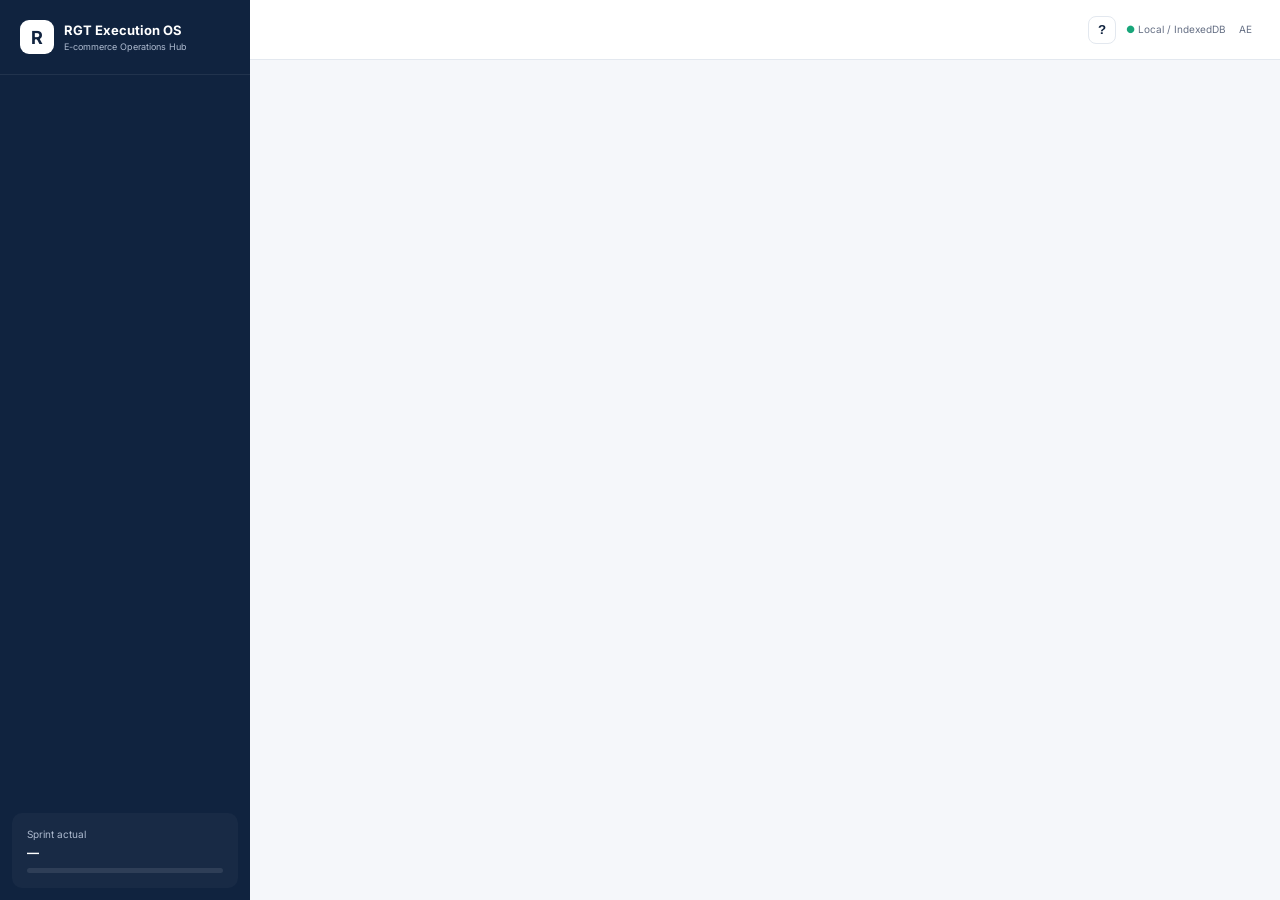
==== commit 00392342: "Add files via upload" ====
--- a/index.html
+++ b/index.html
@@ -1,6 +1,7 @@
 <!doctype html><html lang="es"><head><meta charset="utf-8"><meta name="viewport" content="width=device-width,initial-scale=1"><meta name="theme-color" content="#10233F"><title>RGT Execution OS</title><link rel="stylesheet" href="css/app.css"></head><body>
 <div class="shell"><aside id="sidebar"><div class="brand"><b>R</b><div><strong>RGT Execution OS</strong><small>E-commerce Operations Hub</small></div></div>
-<nav><button data-view="dashboard">⌂ Command Center</button><button data-view="board">▦ RGT Board</button><button data-view="planning">◷ Planning Semanal</button><button data-view="deep-work">◉ Deep Work</button><button data-view="review">✓ Weekly Review</button><button data-view="history">↗ Historial</button><button data-view="alerts">⚠ Alertas</button><button data-view="execution-health">◉ Execution Health</button><button data-view="performance">▥ Performance</button><button data-view="academy">◎ RGT Academy</button><button data-view="backup">⇩ Backup & Datos</button><button data-view="assistant">✦ RGT Assistant</button><button data-view="ai-settings">⚙ IA / Cohere</button></nav>
+<nav id="nav" aria-label="Navegación principal"></nav>
 <footer><small>Sprint actual</small><strong id="sprint">—</strong><div class="bar"><i id="progress"></i></div></footer></aside>
-<main><header><button id="menu">☰</button><span id="crumb">Command Center</span><button id="guide" class="guide-header-btn" title="Guía de esta vista">?</button><span class="connection">● Local / IndexedDB　 AE</span></header><section id="view"></section></main></div>
+<div id="nav-backdrop" aria-hidden="true"></div>
+<main><header><button id="menu" aria-label="Abrir menú" aria-expanded="false" aria-controls="sidebar">☰</button><nav id="crumb" aria-label="Ruta de navegación"></nav><button id="guide" class="guide-header-btn" title="Guía de esta vista" aria-label="Abrir la guía de esta vista">?</button><span class="connection">● Local / IndexedDB　 AE</span></header><section id="view" tabindex="-1"></section></main></div>
 <script src="config.js"></script><script type="module" src="js/app.js"></script></body></html>
--- a/css/app.css
+++ b/css/app.css
@@ -44,3 +44,32 @@
 .rgt-target-highlight{outline:3px solid #f59e0b!important;outline-offset:3px;border-radius:6px;transition:outline-color .2s}
 @media(max-width:800px){#rgt-guide{right:10px;bottom:10px}.rgt-panel{max-height:60vh}}
 @media(prefers-reduced-motion:reduce){.rgt-target-highlight{transition:none}}
+
+/* ===== Fase 2 — Navegación ===== */
+#sidebar nav#nav{overflow-y:auto;flex:1 1 auto;display:flex;flex-direction:column;gap:2px;padding:12px 10px}
+.nav-title{font-size:9px;letter-spacing:.14em;color:#7d90ad;padding:6px 10px 8px;font-weight:700}
+.nav-link{display:flex;align-items:center;gap:8px;color:#b8c4d7;text-decoration:none;padding:10px 11px;border-radius:8px;font-weight:600;font-size:11px;min-height:40px}
+.nav-link:hover,.nav-link.active{background:#203a5f;color:#fff}.nav-link.active{box-shadow:inset 3px 0 #5aa2e6}
+.nav-ico{width:18px;text-align:center}.nav-group-row{display:flex;align-items:stretch;gap:2px}.nav-group-link{flex:1}
+.nav-chev{border:0;background:transparent;color:#b8c4d7;width:36px;border-radius:8px;cursor:pointer;font-size:12px}.nav-chev:hover{background:#203a5f;color:#fff}
+.nav-sub{display:flex;flex-direction:column;gap:1px;margin:2px 0 6px 18px;padding-left:10px;border-left:1px solid #2a456b}.nav-sub[hidden]{display:none}
+.nav-sub-link{padding:8px 10px;min-height:34px;font-weight:500}.nav-util{margin-top:10px;padding-top:10px;border-top:1px solid #2a456b}.nav-single{margin-bottom:2px}
+#sidebar a:focus-visible,#sidebar button:focus-visible,#crumb a:focus-visible,.crumb-back:focus-visible{outline:3px solid #7fb8f0;outline-offset:2px}
+header #crumb{display:flex;align-items:center;gap:8px;padding:0;min-width:0;flex:1}
+header .crumb-back{display:inline-grid!important;place-items:center;width:32px;height:32px;border:1px solid var(--line);border-radius:8px;background:#fff;cursor:pointer;color:var(--navy);flex:none}
+.crumb-list{display:flex;align-items:center;flex-wrap:wrap;gap:6px;list-style:none;margin:0;padding:0;font-size:10px;letter-spacing:.08em;text-transform:uppercase;font-weight:700;min-width:0}
+.crumb-list a{color:#2f75b5;text-decoration:none}.crumb-list a:hover{text-decoration:underline}.crumb-list [aria-current]{color:var(--navy)}.crumb-sep{color:#9aa7ba}
+#nav-backdrop{display:none}
+@media(max-width:800px){#nav-backdrop.on{display:block;position:fixed;inset:0;background:#0c1b2b99;z-index:40}#sidebar{z-index:50;width:min(86vw,300px)}header #menu{display:inline-grid;place-items:center;width:40px;height:40px;font-size:18px}.crumb-list{font-size:9px}}
+/* ===== Fase 2 — Vistas ===== */
+.sr-only{position:absolute;width:1px;height:1px;overflow:hidden;clip:rect(0 0 0 0);white-space:nowrap}
+.next-step{border-left:5px solid #2f75b5}.next-step h2{margin:4px 0 8px;font-size:17px}.next-step p{font-size:12px;margin:0 0 12px}
+.cc-kpis{grid-template-columns:repeat(3,1fr)!important;margin-top:14px}.kpi-link{text-decoration:none;color:inherit;display:block}.kpi-link:hover{border-color:#2f75b5}.kpi-link strong{display:block;font-size:18px;margin:4px 0}
+.cc-brief summary{cursor:pointer;font-weight:700}.group-cards{margin-top:14px}.group-card{display:block;text-decoration:none;color:inherit}.group-card:hover{border-color:#2f75b5}.group-card p{color:var(--muted);font-size:11px}
+.filters{display:flex;gap:8px;flex-wrap:wrap;align-items:center;margin-bottom:12px}.filters input,.filters select{padding:8px;border:1px solid var(--line);border-radius:8px;font:inherit;background:#fff}
+.table-wrap{overflow-x:auto}.table{width:100%;border-collapse:collapse;font-size:11px}.table th{text-align:left;color:var(--muted);font-size:10px;padding:8px;border-bottom:1px solid var(--line)}.table td{padding:8px;border-bottom:1px solid var(--line);vertical-align:middle}
+.task-row{display:flex;justify-content:space-between;gap:12px;align-items:center;margin-bottom:8px}.task-row.is-blocked{border-left:4px solid var(--danger)}
+.case-flow{list-style:none;padding:0;display:grid;gap:8px;margin:12px 0}.case-flow li{display:flex;flex-direction:column;padding:10px 12px;border:1px solid var(--line);border-radius:10px;background:#fff}.case-flow span{color:var(--muted)}
+.pref-group{border:0;padding:0;margin:0 0 12px}.pref-group legend{font-weight:700;margin-bottom:6px}.course.soon{opacity:.7}.rgt-route.planned{opacity:.75}
+@media(max-width:1100px){.cc-kpis{grid-template-columns:repeat(2,1fr)!important}}@media(max-width:800px){.cc-kpis{grid-template-columns:1fr!important}.task-row{flex-direction:column;align-items:flex-start}}
+#view:focus{outline:none}
